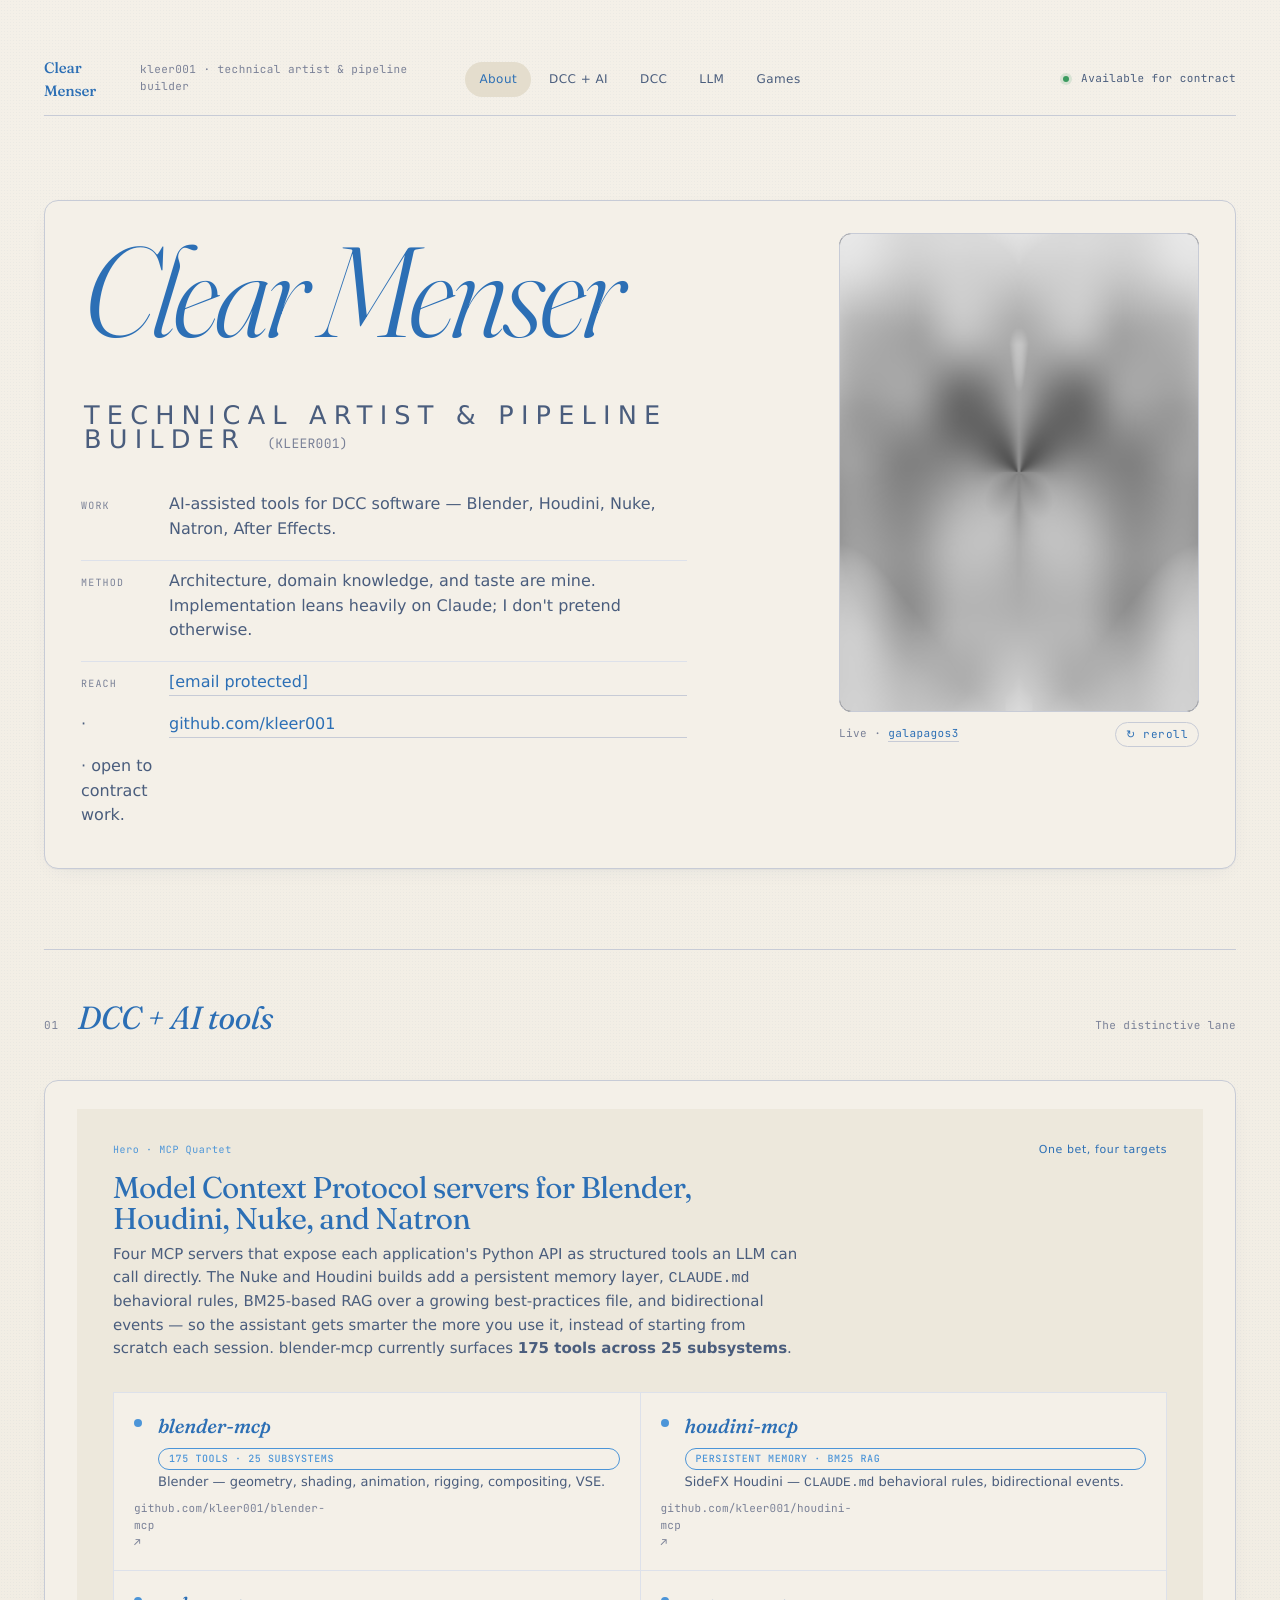
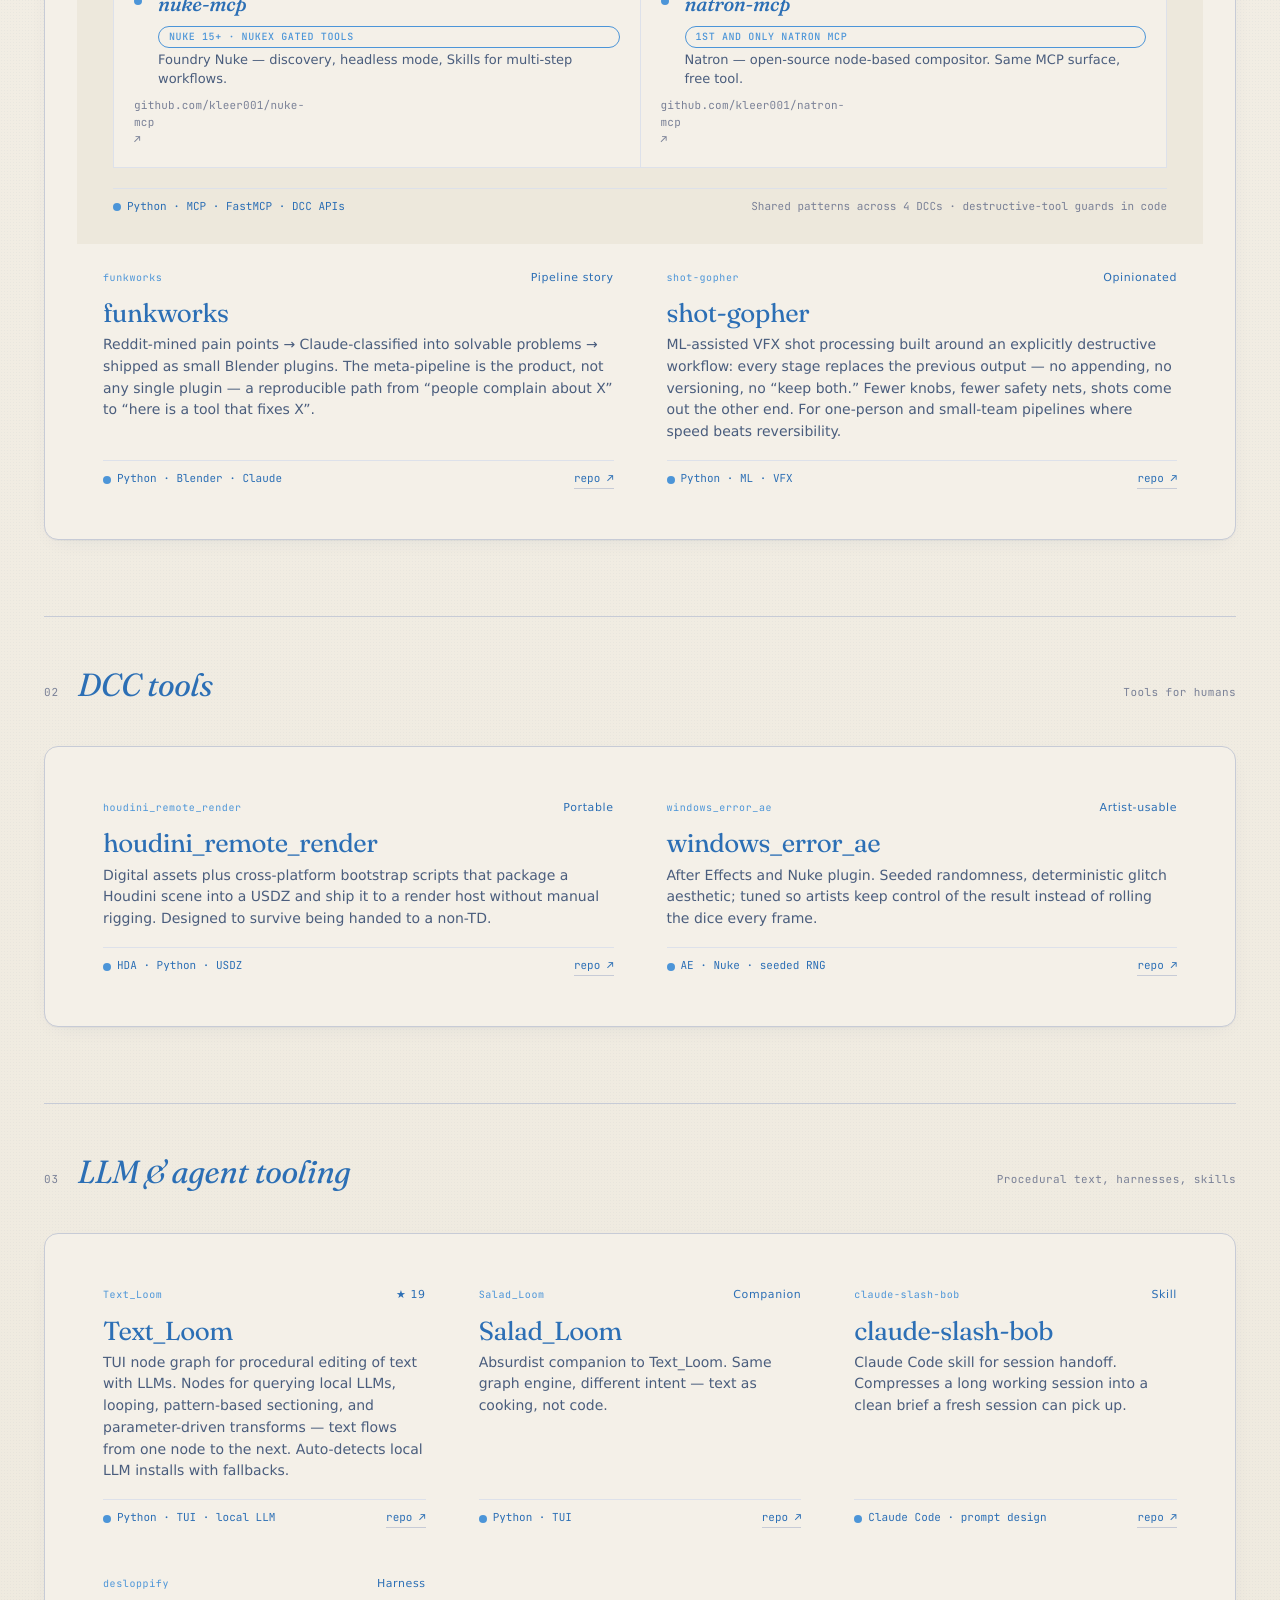
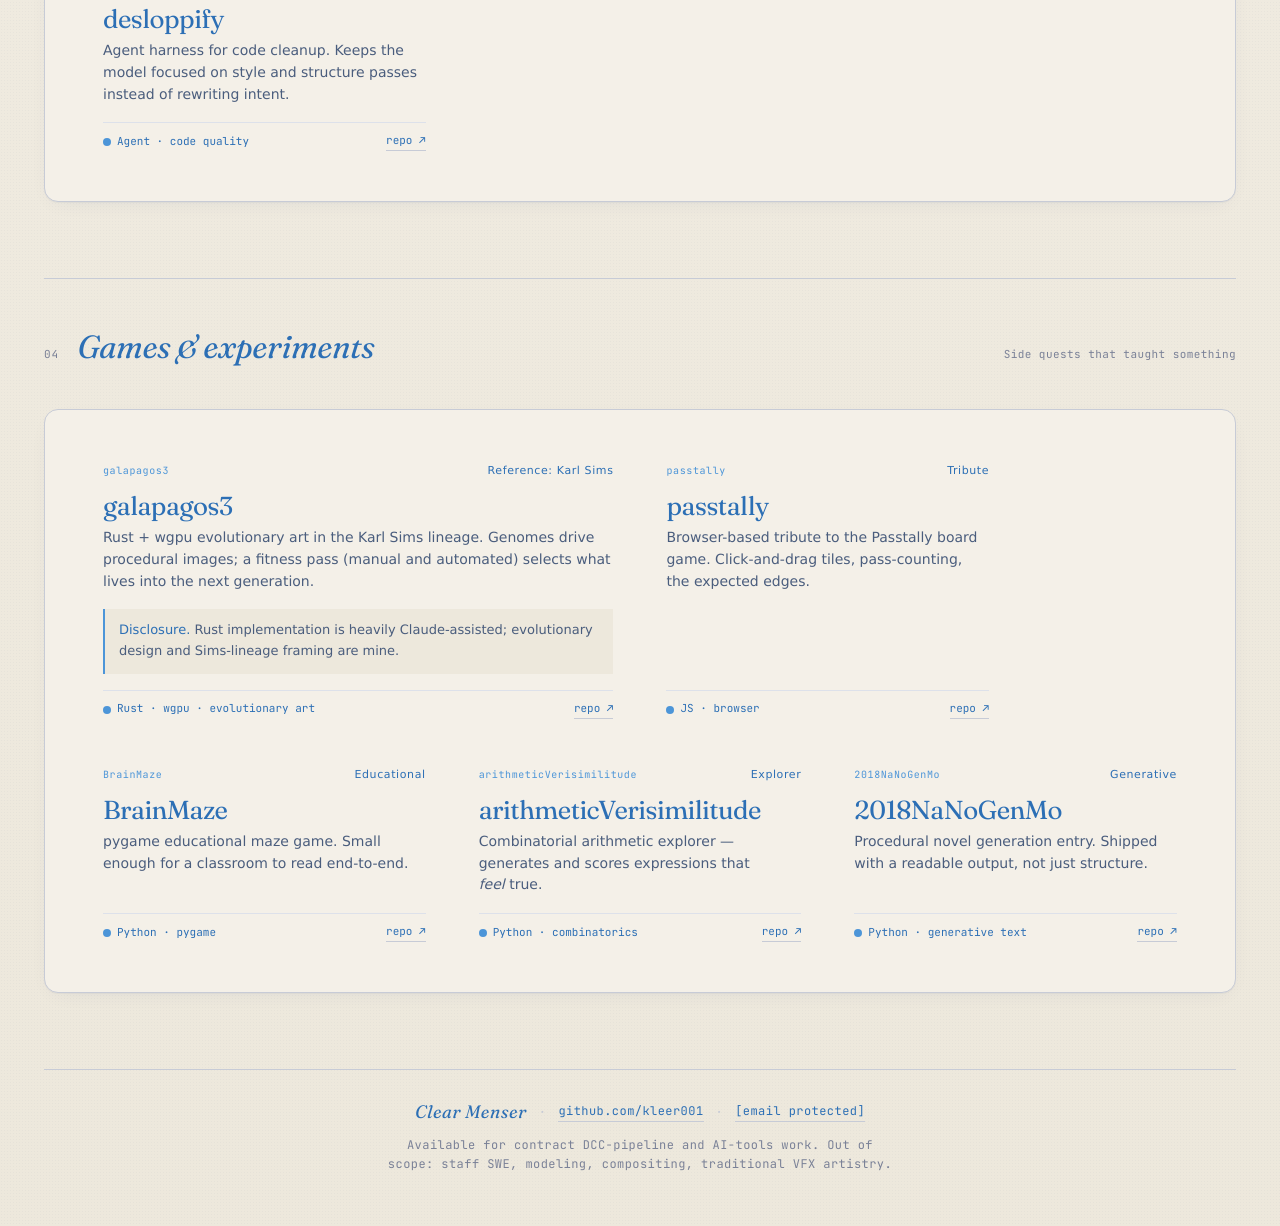
==== portfolio v2.html @ 2f0314d7 "feat: add v3 portfolio — architectural drawing set aesthetic index.html, styles-v3.css, app-v3.js: c" ====
<!doctype html>
<html lang="en">
<head>
<meta charset="utf-8" />
<meta name="viewport" content="width=device-width,initial-scale=1" />
<title>Clear Menser · Portfolio</title>
<link rel="preconnect" href="https://fonts.googleapis.com">
<link rel="preconnect" href="https://fonts.gstatic.com" crossorigin>
<link rel="stylesheet" href="https://fonts.googleapis.com/css2?family=Fraunces:opsz,wght@9..144,300;9..144,400;9..144,500;9..144,600&family=JetBrains+Mono:wght@300;400;500;600&display=swap" />
<link rel="stylesheet" href="styles-v2.css?v=6" />
</head>
<body>

<main id="app" class="app">

  <!-- ============ TOP CHROME ============ -->
  <header class="chrome">
    <div class="chrome-l">
      <span class="chrome-ttl">Clear Menser</span>
      <span class="chrome-ver">kleer001 · technical artist &amp; pipeline builder</span>
    </div>
    <nav class="chrome-nav">
      <a href="#hero" class="nav-dot" data-k="1">About</a>
      <a href="#dccai" class="nav-dot" data-k="2">DCC + AI</a>
      <a href="#dcc" class="nav-dot" data-k="3">DCC</a>
      <a href="#llm" class="nav-dot" data-k="4">LLM</a>
      <a href="#games" class="nav-dot" data-k="5">Games</a>
    </nav>
    <div class="chrome-r">
      <span class="status-dot"></span>
      <span>Available for contract</span>
    </div>
  </header>

  <!-- ============ HERO ============ -->
  <section id="hero" class="ident" data-screen-label="01 Hero">
    <div class="ident-grid">
      <div class="ident-main">
        <h1 class="name">
          <span class="name-1">Clear Menser</span>
          <span class="name-2">Technical artist &amp; pipeline builder <span class="name-handle">(kleer001)</span></span>
        </h1>

        <div class="hero-lines">
          <p class="hero-line"><span class="hl-k">Work</span>AI-assisted tools for DCC software — Blender, Houdini, Nuke, Natron, After Effects.</p>
          <p class="hero-line"><span class="hl-k">Method</span>Architecture, domain knowledge, and taste are mine. Implementation leans heavily on Claude; I don't pretend otherwise.</p>
          <p class="hero-line"><span class="hl-k">Reach</span><a href="/cdn-cgi/l/email-protection#13787f767661232322707c777653747e727a7f3d707c7e"><span class="__cf_email__" data-cfemail="8ae1e6efeff8bababbe9e5eeefcaede7ebe3e6a4e9e5e7">[email&#160;protected]</span></a> · <a href="https://github.com/kleer001" target="_blank" rel="noopener">github.com/kleer001</a> · open to contract work.</p>
        </div>
      </div>

      <div class="galapagos">
        <canvas id="gal" width="360" height="480" aria-label="Live evolutionary art — from galapagos3"></canvas>
        <div class="gal-cap">
          <span>Live · <a href="https://github.com/kleer001/galapagos3" target="_blank" rel="noopener">galapagos3</a></span>
          <button id="galReroll" title="Breed new image">↻ reroll</button>
        </div>
      </div>
    </div>
  </section>

  <!-- ============ 1. DCC + AI ============ -->
  <section id="dccai" class="section" data-screen-label="02 DCC and AI">
    <div class="sec-head">
      <div>
        <span class="sec-num">01</span>
        <h2>DCC + AI tools</h2>
      </div>
      <div class="sec-tools muted">
        <span>The distinctive lane</span>
      </div>
    </div>

    <div class="repo-grid">
      <!-- MCP quartet: one hero card, four targets -->
      <article class="repo hero-card">
        <div class="r-top">
          <span class="r-id">Hero · MCP Quartet</span>
          <span class="r-pin">One bet, four targets</span>
        </div>
        <h3 class="r-name">Model Context Protocol servers for Blender, Houdini, Nuke, and Natron</h3>
        <p class="r-desc">
          Four MCP servers that expose each application's Python API as structured tools an LLM can call
          directly. The Nuke and Houdini builds add a persistent memory layer, <code>CLAUDE.md</code>
          behavioral rules, BM25-based RAG over a growing best-practices file, and bidirectional events —
          so the assistant gets smarter the more you use it, instead of starting from scratch each session.
          blender-mcp currently surfaces <b>175 tools across 25 subsystems</b>.
        </p>

        <div class="trilogy quad">
          <a class="tri-card" href="https://github.com/kleer001/blender-mcp" target="_blank" rel="noopener">
            <span class="tri-dot"></span>
            <b>blender-mcp</b>
            <span class="bubble">175 tools · 25 subsystems</span>
            <span>Blender — geometry, shading, animation, rigging, compositing, VSE.</span>
            <em>github.com/kleer001/blender-mcp ↗</em>
          </a>
          <a class="tri-card" href="https://github.com/kleer001/houdini-mcp" target="_blank" rel="noopener">
            <span class="tri-dot"></span>
            <b>houdini-mcp</b>
            <span class="bubble">persistent memory · BM25 RAG</span>
            <span>SideFX Houdini — <code>CLAUDE.md</code> behavioral rules, bidirectional events.</span>
            <em>github.com/kleer001/houdini-mcp ↗</em>
          </a>
          <a class="tri-card" href="https://github.com/kleer001/nuke-mcp" target="_blank" rel="noopener">
            <span class="tri-dot"></span>
            <b>nuke-mcp</b>
            <span class="bubble">Nuke 15+ · NukeX gated tools</span>
            <span>Foundry Nuke — discovery, headless mode, Skills for multi-step workflows.</span>
            <em>github.com/kleer001/nuke-mcp ↗</em>
          </a>
          <a class="tri-card" href="https://github.com/kleer001/natron-mcp" target="_blank" rel="noopener">
            <span class="tri-dot"></span>
            <b>natron-mcp</b>
            <span class="bubble">1st and only Natron MCP</span>
            <span>Natron — open-source node-based compositor. Same MCP surface, free tool.</span>
            <em>github.com/kleer001/natron-mcp ↗</em>
          </a>
        </div>

        <div class="r-foot">
          <span class="r-lang">Python · MCP · FastMCP · DCC APIs</span>
          <span class="r-stats"><span>Shared patterns across 4 DCCs · destructive-tool guards in code</span></span>
        </div>
      </article>

      <article class="repo wide">
        <div class="r-top">
          <span class="r-id">funkworks</span>
          <span class="r-pin">Pipeline story</span>
        </div>
        <h3 class="r-name">funkworks</h3>
        <p class="r-desc">
          Reddit-mined pain points → Claude-classified into solvable problems → shipped as small Blender plugins.
          The meta-pipeline is the product, not any single plugin — a reproducible path from
          &ldquo;people complain about X&rdquo; to &ldquo;here is a tool that fixes X&rdquo;.
        </p>
        <div class="r-foot">
          <span class="r-lang">Python · Blender · Claude</span>
          <span class="r-stats"><a href="https://github.com/kleer001/funkworks" target="_blank" rel="noopener">repo ↗</a></span>
        </div>
      </article>

      <article class="repo wide">
        <div class="r-top">
          <span class="r-id">shot-gopher</span>
          <span class="r-pin">Opinionated</span>
        </div>
        <h3 class="r-name">shot-gopher</h3>
        <p class="r-desc">
          ML-assisted VFX shot processing built around an explicitly destructive workflow: every stage
          replaces the previous output — no appending, no versioning, no &ldquo;keep both.&rdquo; Fewer
          knobs, fewer safety nets, shots come out the other end. For one-person and small-team pipelines
          where speed beats reversibility.
        </p>
        <div class="r-foot">
          <span class="r-lang">Python · ML · VFX</span>
          <span class="r-stats"><a href="https://github.com/kleer001/shot-gopher" target="_blank" rel="noopener">repo ↗</a></span>
        </div>
      </article>
    </div>
  </section>

  <!-- ============ 2. DCC (no AI) ============ -->
  <section id="dcc" class="section" data-screen-label="03 DCC">
    <div class="sec-head">
      <div>
        <span class="sec-num">02</span>
        <h2>DCC tools</h2>
      </div>
      <div class="sec-tools muted"><span>Tools for humans</span></div>
    </div>

    <div class="repo-grid">
      <article class="repo wide">
        <div class="r-top">
          <span class="r-id">houdini_remote_render</span>
          <span class="r-pin">Portable</span>
        </div>
        <h3 class="r-name">houdini_remote_render</h3>
        <p class="r-desc">
          Digital assets plus cross-platform bootstrap scripts that package a Houdini scene into a
          USDZ and ship it to a render host without manual rigging. Designed to survive being handed
          to a non-TD.
        </p>
        <div class="r-foot">
          <span class="r-lang">HDA · Python · USDZ</span>
          <span class="r-stats"><a href="https://github.com/kleer001/houdini_remote_render" target="_blank" rel="noopener">repo ↗</a></span>
        </div>
      </article>

      <article class="repo wide">
        <div class="r-top">
          <span class="r-id">windows_error_ae</span>
          <span class="r-pin">Artist-usable</span>
        </div>
        <h3 class="r-name">windows_error_ae</h3>
        <p class="r-desc">
          After Effects and Nuke plugin. Seeded randomness, deterministic glitch aesthetic; tuned so
          artists keep control of the result instead of rolling the dice every frame.
        </p>
        <div class="r-foot">
          <span class="r-lang">AE · Nuke · seeded RNG</span>
          <span class="r-stats"><a href="https://github.com/kleer001/windows_error_ae" target="_blank" rel="noopener">repo ↗</a></span>
        </div>
      </article>
    </div>
  </section>

  <!-- ============ 3. LLM & Agent tooling ============ -->
  <section id="llm" class="section" data-screen-label="04 LLM">
    <div class="sec-head">
      <div>
        <span class="sec-num">03</span>
        <h2>LLM &amp; agent tooling</h2>
      </div>
      <div class="sec-tools muted"><span>Procedural text, harnesses, skills</span></div>
    </div>

    <div class="repo-grid">
      <article class="repo">
        <div class="r-top">
          <span class="r-id">Text_Loom</span>
          <span class="r-pin">★ 19</span>
        </div>
        <h3 class="r-name">Text_Loom</h3>
        <p class="r-desc">
          TUI node graph for procedural editing of text with LLMs. Nodes for querying local LLMs,
          looping, pattern-based sectioning, and parameter-driven transforms — text flows from one node
          to the next. Auto-detects local LLM installs with fallbacks.
        </p>
        <div class="r-foot">
          <span class="r-lang">Python · TUI · local LLM</span>
          <span class="r-stats"><a href="https://github.com/kleer001/Text_Loom" target="_blank" rel="noopener">repo ↗</a></span>
        </div>
      </article>

      <article class="repo">
        <div class="r-top">
          <span class="r-id">Salad_Loom</span>
          <span class="r-pin">Companion</span>
        </div>
        <h3 class="r-name">Salad_Loom</h3>
        <p class="r-desc">Absurdist companion to Text_Loom. Same graph engine, different intent — text as cooking, not code.</p>
        <div class="r-foot">
          <span class="r-lang">Python · TUI</span>
          <span class="r-stats"><a href="https://github.com/kleer001/Salad_Loom" target="_blank" rel="noopener">repo ↗</a></span>
        </div>
      </article>

      <article class="repo">
        <div class="r-top">
          <span class="r-id">claude-slash-bob</span>
          <span class="r-pin">Skill</span>
        </div>
        <h3 class="r-name">claude-slash-bob</h3>
        <p class="r-desc">Claude Code skill for session handoff. Compresses a long working session into a clean brief a fresh session can pick up.</p>
        <div class="r-foot">
          <span class="r-lang">Claude Code · prompt design</span>
          <span class="r-stats"><a href="https://github.com/kleer001/claude-slash-bob" target="_blank" rel="noopener">repo ↗</a></span>
        </div>
      </article>

      <article class="repo">
        <div class="r-top">
          <span class="r-id">desloppify</span>
          <span class="r-pin">Harness</span>
        </div>
        <h3 class="r-name">desloppify</h3>
        <p class="r-desc">Agent harness for code cleanup. Keeps the model focused on style and structure passes instead of rewriting intent.</p>
        <div class="r-foot">
          <span class="r-lang">Agent · code quality</span>
          <span class="r-stats"><a href="https://github.com/kleer001/desloppify" target="_blank" rel="noopener">repo ↗</a></span>
        </div>
      </article>
    </div>
  </section>

  <!-- ============ 4. Games & Experiments ============ -->
  <section id="games" class="section" data-screen-label="05 Games">
    <div class="sec-head">
      <div>
        <span class="sec-num">04</span>
        <h2>Games &amp; experiments</h2>
      </div>
      <div class="sec-tools muted"><span>Side quests that taught something</span></div>
    </div>

    <div class="repo-grid">
      <article class="repo wide">
        <div class="r-top">
          <span class="r-id">galapagos3</span>
          <span class="r-pin">Reference: Karl Sims</span>
        </div>
        <h3 class="r-name">galapagos3</h3>
        <p class="r-desc">
          Rust + wgpu evolutionary art in the Karl Sims lineage. Genomes drive procedural images; a
          fitness pass (manual and automated) selects what lives into the next generation.
        </p>
        <p class="disclosure">
          <b>Disclosure.</b> Rust implementation is heavily Claude-assisted; evolutionary design and
          Sims-lineage framing are mine.
        </p>
        <div class="r-foot">
          <span class="r-lang">Rust · wgpu · evolutionary art</span>
          <span class="r-stats"><a href="https://github.com/kleer001/galapagos3" target="_blank" rel="noopener">repo ↗</a></span>
        </div>
      </article>

      <article class="repo">
        <div class="r-top"><span class="r-id">passtally</span><span class="r-pin">Tribute</span></div>
        <h3 class="r-name">passtally</h3>
        <p class="r-desc">Browser-based tribute to the Passtally board game. Click-and-drag tiles, pass-counting, the expected edges.</p>
        <div class="r-foot"><span class="r-lang">JS · browser</span><span class="r-stats"><a href="https://github.com/kleer001/passtally" target="_blank" rel="noopener">repo ↗</a></span></div>
      </article>

      <article class="repo">
        <div class="r-top"><span class="r-id">BrainMaze</span><span class="r-pin">Educational</span></div>
        <h3 class="r-name">BrainMaze</h3>
        <p class="r-desc">pygame educational maze game. Small enough for a classroom to read end-to-end.</p>
        <div class="r-foot"><span class="r-lang">Python · pygame</span><span class="r-stats"><a href="https://github.com/kleer001/BrainMaze" target="_blank" rel="noopener">repo ↗</a></span></div>
      </article>

      <article class="repo">
        <div class="r-top"><span class="r-id">arithmeticVerisimilitude</span><span class="r-pin">Explorer</span></div>
        <h3 class="r-name">arithmeticVerisimilitude</h3>
        <p class="r-desc">Combinatorial arithmetic explorer — generates and scores expressions that <em>feel</em> true.</p>
        <div class="r-foot"><span class="r-lang">Python · combinatorics</span><span class="r-stats"><a href="https://github.com/kleer001/arithmeticVerisimilitude" target="_blank" rel="noopener">repo ↗</a></span></div>
      </article>

      <article class="repo">
        <div class="r-top"><span class="r-id">2018NaNoGenMo</span><span class="r-pin">Generative</span></div>
        <h3 class="r-name">2018NaNoGenMo</h3>
        <p class="r-desc">Procedural novel generation entry. Shipped with a readable output, not just structure.</p>
        <div class="r-foot"><span class="r-lang">Python · generative text</span><span class="r-stats"><a href="https://github.com/kleer001/2018NaNoGenMo" target="_blank" rel="noopener">repo ↗</a></span></div>
      </article>
    </div>
  </section>

  <!-- ============ FOOTER ============ -->
  <footer class="foot">
      <div class="foot-main">
      <span class="foot-name">Clear Menser</span>
      <span class="sep">·</span>
      <a href="https://github.com/kleer001" target="_blank" rel="noopener">github.com/kleer001</a>
      <span class="sep">·</span>
      <a href="/cdn-cgi/l/email-protection#87ecebe2e2f5b7b7b6e4e8e3e2c7e0eae6eeeba9e4e8ea"><span class="__cf_email__" data-cfemail="5a31363f3f286a6a6b39353e3f1a3d373b333674393537">[email&#160;protected]</span></a>
    </div>
    <div class="foot-note">
      Available for contract DCC-pipeline and AI-tools work. Out of scope: staff SWE, modeling, compositing, traditional VFX artistry.
    </div>
  </footer>
</main>

<!-- ============ TWEAKS ============ -->
<div id="tweaks" class="tweaks" hidden>
  <div class="tw-head">
    <span>Tweaks</span>
    <button id="twClose" class="tw-x">✕</button>
  </div>
  <label class="tw-row">
    <span>Accent</span>
    <div class="tw-swatches" id="twAccents">
      <button data-accent="navy"  class="sw" style="--c:#1a3a6b"></button>
      <button data-accent="ocean" class="sw" style="--c:#2c6fb5"></button>
      <button data-accent="slate" class="sw" style="--c:#445a7a"></button>
      <button data-accent="teal"  class="sw" style="--c:#1f5e5e"></button>
      <button data-accent="ink"   class="sw" style="--c:#0e1b33"></button>
    </div>
  </label>
  <label class="tw-row">
    <span>Density</span>
    <input id="twDensity" type="range" min="0.9" max="1.2" step="0.01" />
  </label>
  <label class="tw-row">
    <span>Serif display</span>
    <input id="twSerif" type="checkbox" />
  </label>
  <label class="tw-row">
    <span>Paper texture</span>
    <input id="twPaper" type="checkbox" />
  </label>
</div>

<script data-cfasync="false" src="/cdn-cgi/scripts/5c5dd728/cloudflare-static/email-decode.min.js"></script><script>
  const TWEAK_DEFAULTS = /*EDITMODE-BEGIN*/{
    "accent": "ocean",
    "density": 1,
    "serif": true,
    "paper": true
  }/*EDITMODE-END*/;
</script>
<script src="galapagos.js?v=5"></script>
<script src="app-v2.js?v=3"></script>
</body>
</html>
---- styles-v2.css ----
/* =========================================================
   ARCAN_9022 · Index — v2
   Light mode, navy + pale blues, quieter rhythm
   ========================================================= */

:root {
  /* palette */
  --paper:     #f4f0e8;        /* warm off-white paper */
  --paper-2:   #ede8dc;        /* slightly darker for cards/insets */
  --paper-3:   #e4ddcd;        /* dividers, subtle fills */
  --ink:       #1a3a6b;        /* primary navy */
  --ink-2:     #2c6fb5;        /* secondary ocean blue */
  --ink-dim:   #4a5d7d;        /* muted navy text */
  --ink-soft:  #8a99b2;        /* captions */
  --line:      #c7cbd6;        /* hairline */
  --line-soft: #dde1ea;        /* fainter hairline */
  --muted:     #7a8197;        /* labels */
  --accent:    #1a3a6b;        /* active accent (mirrors --ink for navy default) */
  --accent-2:  #2c6fb5;

  /* type */
  --f-disp: "Fraunces", Georgia, "Times New Roman", serif;
  --f-sans: ui-sans-serif, system-ui, -apple-system, "Helvetica Neue", Helvetica, Arial, sans-serif;
  --f-mono: "JetBrains Mono", ui-monospace, "SFMono-Regular", monospace;
  --f-jp:   "Noto Sans JP", "JetBrains Mono", monospace;

  /* density */
  --dx: 1;

  /* rhythm (30% more air than v1) */
  --pad: calc(44px * var(--dx));
  --gap: calc(32px * var(--dx));
}

* { box-sizing: border-box; }
html, body { margin: 0; padding: 0; background: var(--paper); color: var(--ink); }
body {
  font-family: var(--f-sans);
  font-size: 14px;
  line-height: 1.55;
  min-height: 100vh;
  -webkit-font-smoothing: antialiased;
  text-rendering: geometricPrecision;
  overflow-x: hidden;
}

::selection { background: var(--ink); color: var(--paper); }

/* Subtle paper texture */
body[data-paper="1"] {
  background-image:
    radial-gradient(rgba(26,58,107,.025) 1px, transparent 1px);
  background-size: 3px 3px;
}

/* ============== APP SHELL ============== */
.app {
  position: relative;
  z-index: 1;
  max-width: 1320px;
  margin: 0 auto;
  padding: var(--pad);
  display: flex;
  flex-direction: column;
  gap: var(--gap);
}

/* ============== CHROME (top) ============== */
.chrome {
  display: grid;
  grid-template-columns: 1fr auto 1fr;
  align-items: center;
  gap: var(--gap);
  padding: 12px 0;
  border-bottom: 1px solid var(--line);
  font-family: var(--f-mono);
  font-size: 11px;
  letter-spacing: .04em;
  color: var(--ink-dim);
}
.chrome-l, .chrome-r { display: flex; align-items: center; gap: 12px; }
.chrome-r { justify-content: flex-end; }
.chrome-ttl { font-family: var(--f-disp); font-weight: 500; font-size: 15px; letter-spacing: -.01em; color: var(--ink); }
.chrome-ver { color: var(--muted); }
.chrome-nav { display: flex; gap: 4px; flex-wrap: wrap; }
.nav-dot {
  display: inline-flex; align-items: center;
  padding: 8px 14px;
  color: var(--ink-dim);
  text-decoration: none;
  font-family: var(--f-sans);
  font-size: 12px;
  border-radius: 99px;
  transition: color .15s, background .15s;
}
.nav-dot:hover { color: var(--ink); background: var(--paper-2); }
.nav-dot.is-active { color: var(--ink); background: var(--paper-3); }
.chrome .sep { color: var(--line); }
.status-dot {
  width: 6px; height: 6px; border-radius: 50%;
  background: #3b9b5f;
  box-shadow: 0 0 0 3px rgba(59,155,95,.15);
}

/* ============== IDENT BLOCK ============== */
.ident {
  padding: calc(var(--pad) + 8px) 0 calc(var(--pad) + 4px);
}
.ident-grid {
  display: grid;
  grid-template-columns: 1fr 360px;
  gap: calc(var(--gap) + 16px);
  align-items: end;
}
@media (max-width: 900px) { .ident-grid { grid-template-columns: 1fr; } }

.ident-main { display: flex; flex-direction: column; gap: 28px; }

.hud-row {
  display: flex; gap: 8px; flex-wrap: wrap;
  font-family: var(--f-mono);
  font-size: 11px;
  color: var(--ink-dim);
}
.tag {
  padding: 4px 10px;
  border: 1px solid var(--line);
  border-radius: 99px;
  background: transparent;
}
.tag.amber {
  border-color: var(--ink-2);
  color: var(--ink-2);
}
.tag.amber::before {
  content: "●"; margin-right: 6px; color: #3b9b5f;
}

.name {
  font-family: var(--f-disp);
  font-weight: 400;
  font-size: clamp(64px, 10vw, 156px);
  line-height: .92;
  letter-spacing: -.035em;
  margin: 0;
  color: var(--ink);
  display: flex; flex-direction: column;
  gap: .24em;
}
.name-1 {
  font-style: italic;
  font-weight: 300;
  padding-bottom: .08em;
}
.name-2 {
  font-family: var(--f-sans);
  font-size: .2em;
  font-weight: 400;
  letter-spacing: .28em;
  text-transform: uppercase;
  color: var(--ink-dim);
  margin-top: 14px;
  padding-left: 3px;
}

.bio {
  max-width: 56ch;
  color: var(--ink-dim);
  font-size: 17px;
  line-height: 1.6;
  margin: 0;
  text-wrap: pretty;
}
.bio-meta {
  display: grid;
  grid-template-columns: repeat(4, auto);
  gap: 8px 40px;
  padding-top: 10px;
  border-top: 1px solid var(--line-soft);
  font-size: 12px;
}
@media (max-width: 700px) { .bio-meta { grid-template-columns: repeat(2, 1fr); } }
.bio-meta > div { display: flex; flex-direction: column; gap: 4px; }
.bio-meta i { color: var(--muted); font-style: normal; font-family: var(--f-mono); font-size: 10px; letter-spacing: .06em; text-transform: uppercase; }
.bio-meta b { color: var(--ink); font-weight: 500; font-family: var(--f-sans); }

/* METRICS */
.metrics {
  border-left: 1px solid var(--line);
  padding: 8px 0 8px 28px;
  display: flex; flex-direction: column; gap: 14px;
}
.m-ttl { font-family: var(--f-mono); font-size: 10px; letter-spacing: .12em; text-transform: uppercase; color: var(--muted); margin-bottom: 4px; }
.m-row { display: flex; justify-content: space-between; align-items: baseline; gap: 10px; padding-bottom: 10px; border-bottom: 1px dashed var(--line-soft); }
.m-row:last-child { border-bottom: 0; }
.m-k { color: var(--ink-dim); font-size: 13px; }
.m-v { font-family: var(--f-disp); font-weight: 400; color: var(--ink); font-size: 22px; letter-spacing: -.01em; }

/* ============== SECTIONS ============== */
.section { padding: var(--pad) 0; border-top: 1px solid var(--line); position: relative; }
.sec-head {
  display: flex; justify-content: space-between; align-items: baseline;
  gap: 20px; flex-wrap: wrap;
  margin-bottom: calc(var(--gap) + 4px);
}
.sec-num {
  display: inline-block;
  font-family: var(--f-mono);
  font-size: 11px;
  color: var(--muted);
  margin-right: 14px;
  letter-spacing: .08em;
}
.sec-head h2 {
  display: inline; margin: 0;
  font-family: var(--f-disp); font-weight: 400; font-style: italic;
  font-size: 32px; color: var(--ink); letter-spacing: -.01em;
}
.sec-tools { display: flex; gap: 14px; align-items: center; font-size: 12px; color: var(--ink-dim); }
.sec-tools.muted { color: var(--muted); font-family: var(--f-mono); font-size: 11px; letter-spacing: .04em; }

/* FILTERS */
.filters { display: flex; gap: 4px; flex-wrap: wrap; }
.chip {
  font-family: var(--f-sans); font-size: 12px;
  padding: 6px 12px;
  border: 1px solid var(--line);
  background: transparent;
  color: var(--ink-dim);
  cursor: pointer;
  border-radius: 99px;
  transition: color .15s, border-color .15s, background .15s;
}
.chip:hover { color: var(--ink); border-color: var(--ink-dim); }
.chip.active { color: var(--paper); background: var(--ink); border-color: var(--ink); }

/* SEARCH */
.search {
  display: inline-flex; align-items: center; gap: 8px;
  border: 1px solid var(--line);
  padding: 5px 12px;
  background: transparent;
  color: var(--ink-dim);
  border-radius: 99px;
}
.search input {
  background: transparent; border: 0; outline: 0;
  color: var(--ink); font-family: var(--f-sans); font-size: 12px;
  width: 180px;
}
.search input::placeholder { color: var(--ink-soft); }
.search kbd {
  font-family: var(--f-mono); font-size: 10px;
  border: 1px solid var(--line-soft);
  padding: 1px 6px;
  color: var(--muted);
  border-radius: 3px;
}

/* ============== REPO GRID ============== */
.repo-grid {
  display: grid;
  grid-template-columns: repeat(12, 1fr);
  gap: 1px;
  background: var(--line-soft);
  border: 1px solid var(--line-soft);
}
.repo {
  grid-column: span 4;
  position: relative;
  background: var(--paper);
  padding: 24px 26px 22px;
  cursor: pointer;
  transition: background .2s;
  min-height: 220px;
  display: flex; flex-direction: column;
}
.repo.wide { grid-column: span 6; }
.repo:hover { background: var(--paper-2); }

.r-top {
  display: flex; justify-content: space-between; align-items: baseline;
  gap: 10px;
  font-family: var(--f-mono); font-size: 10px; color: var(--muted); letter-spacing: .06em;
}
.r-id { color: var(--ink-2); }
.r-pin { color: var(--ink); font-family: var(--f-sans); font-size: 11px; }

.r-name {
  font-family: var(--f-disp); font-weight: 400;
  font-size: 26px; color: var(--ink);
  margin: 14px 0 8px;
  letter-spacing: -.02em;
  line-height: 1.05;
}
.r-desc { color: var(--ink-dim); font-size: 14px; line-height: 1.55; flex: 1; margin: 0 0 16px; text-wrap: pretty; }

.r-viz { height: 40px; margin: 0 0 16px; position: relative; color: var(--ink-2); opacity: .55; }
.r-viz svg { width: 100%; height: 100%; }

.r-foot {
  display: flex; justify-content: space-between; align-items: center;
  font-family: var(--f-mono); font-size: 11px; color: var(--muted);
  padding-top: 10px; border-top: 1px solid var(--line-soft);
}
.r-lang { display: inline-flex; align-items: center; gap: 6px; color: var(--ink); }
.r-lang::before { content: ""; width: 8px; height: 8px; border-radius: 50%; background: var(--ink-2); display: inline-block; }
.r-stats { display: flex; gap: 12px; }
.r-stats span { display: inline-flex; align-items: center; gap: 4px; }

.viz-bars rect { fill: currentColor; }
.viz-poly { stroke: currentColor; fill: none; stroke-width: 1; }
.viz-grid path { stroke: currentColor; fill: none; stroke-width: .8; }
.viz-wave path { stroke: currentColor; fill: none; stroke-width: 1.2; }

@media (max-width: 1000px) { .repo { grid-column: span 6; } .repo.wide { grid-column: span 12; } .repo-grid .repo.hero-card { grid-column: span 12; } }
@media (max-width: 640px)  { .repo, .repo.wide { grid-column: span 12; } .repo-grid .repo.hero-card { grid-column: span 12; } }

/* ============== ACTIVITY ============== */
.act-grid {
  display: grid;
  grid-template-columns: 2fr 1fr;
  gap: var(--gap);
}
@media (max-width: 1000px) { .act-grid { grid-template-columns: 1fr; } }

.heatmap {
  padding: 8px 0;
  display: grid;
  grid-template-columns: auto 1fr;
  gap: 10px 8px;
  align-items: start;
}
.hm-months {
  grid-column: 2;
  display: grid;
  grid-template-columns: repeat(53, 1fr);
  font-family: var(--f-mono);
  font-size: 10px;
  color: var(--muted);
  letter-spacing: .04em;
  margin-bottom: 4px;
}
.hm-days { display: grid; grid-template-rows: repeat(7, 1fr); font-family: var(--f-mono); font-size: 9px; color: var(--muted); gap: 2px; padding-top: 2px; }
.hm-grid {
  display: grid;
  grid-template-columns: repeat(53, 1fr);
  grid-template-rows: repeat(7, 1fr);
  grid-auto-flow: column;
  gap: 3px;
}
.hm-cell {
  width: 100%; aspect-ratio: 1; min-height: 10px;
  background: var(--paper-3);
  border-radius: 2px;
  transition: transform .12s;
}
.hm-cell[data-l="1"] { background: #c8d7ec; }
.hm-cell[data-l="2"] { background: #89acd6; }
.hm-cell[data-l="3"] { background: #4c7fb8; }
.hm-cell[data-l="4"] { background: var(--ink); }
.hm-cell:hover { transform: scale(1.6); position: relative; z-index: 2; outline: 1px solid var(--ink); outline-offset: 1px; }
.hm-legend {
  grid-column: 2;
  display: flex; justify-content: space-between; align-items: center;
  font-family: var(--f-mono); font-size: 10px; color: var(--muted); letter-spacing: .04em;
  padding-top: 10px; margin-top: 6px;
}
.hm-legend-cells { display: inline-flex; gap: 3px; align-items: center; }
.hm-legend-cells i { width: 10px; height: 10px; background: var(--paper-3); display: inline-block; border-radius: 2px; }
.hm-legend-cells i.l1 { background: #c8d7ec; }
.hm-legend-cells i.l2 { background: #89acd6; }
.hm-legend-cells i.l3 { background: #4c7fb8; }
.hm-legend-cells i.l4 { background: var(--ink); }

/* FEED */
.feed {
  padding: 0 0 0 28px;
  border-left: 1px solid var(--line);
  display: flex; flex-direction: column; gap: 14px;
  font-size: 12px;
}
.feed-head {
  font-family: var(--f-mono);
  color: var(--muted);
  letter-spacing: .12em;
  text-transform: uppercase;
  font-size: 10px;
}
.feed-list { list-style: none; padding: 0; margin: 0; display: flex; flex-direction: column; gap: 14px; }
.feed-list li {
  display: grid;
  grid-template-columns: 68px 1fr;
  gap: 10px; align-items: flex-start;
}
.fe-time { color: var(--muted); font-family: var(--f-mono); font-size: 10px; letter-spacing: .04em; padding-top: 2px; }
.fe-ic { display: none; }
.fe-txt { color: var(--ink-dim); line-height: 1.5; font-size: 13px; }
.fe-txt b { color: var(--ink); font-weight: 500; }
.fe-txt em { color: var(--ink-2); font-style: italic; font-family: var(--f-disp); font-size: 14px; }

/* ============== LANGUAGE CARDS ============== */
.poly-row { display: grid; grid-template-columns: repeat(5, 1fr); gap: 1px; background: var(--line-soft); border: 1px solid var(--line-soft); }
@media (max-width: 900px) { .poly-row { grid-template-columns: repeat(2, 1fr); } }

.poly {
  background: var(--paper);
  padding: 22px 22px 20px;
  display: flex; flex-direction: column; gap: 8px;
  min-height: 240px;
  transition: background .2s;
}
.poly:hover { background: var(--paper-2); }
.poly-n { font-family: var(--f-mono); font-size: 10px; color: var(--muted); letter-spacing: .08em; display: flex; justify-content: space-between; }
.poly-svg { height: 84px; display: flex; align-items: center; justify-content: center; color: var(--ink-2); margin: 10px 0; }
.poly-svg svg { width: 90px; height: 90px; }
.poly-name { font-family: var(--f-disp); font-weight: 400; font-style: italic; font-size: 22px; color: var(--ink); letter-spacing: -.01em; }
.poly-stats { display: grid; grid-template-columns: auto 1fr; gap: 2px 10px; font-size: 11px; color: var(--muted); margin-top: 4px; font-family: var(--f-mono); }
.poly-stats b { color: var(--ink); font-weight: 500; font-family: var(--f-sans); }
.poly-bar { height: 2px; background: var(--paper-3); position: relative; margin-top: auto; }
.poly-bar::before { content: ""; position: absolute; inset: 0 auto 0 0; width: calc(var(--p) * 100%); background: var(--ink); }

/* ============== FOOTER ============== */
.foot {
  display: flex; justify-content: center; align-items: center;
  gap: 14px; flex-wrap: wrap;
  padding: 22px 0 8px;
  border-top: 1px solid var(--line);
  font-family: var(--f-mono);
  font-size: 11px;
  color: var(--muted);
  letter-spacing: .04em;
}
.foot .sep { color: var(--line); }

/* ============== DRAWER ============== */
.drawer {
  position: fixed; inset: 0; z-index: 200;
  opacity: 0; pointer-events: none;
  transition: opacity .2s;
}
.drawer[aria-hidden="false"] { opacity: 1; pointer-events: auto; }
.drawer-scrim {
  position: absolute; inset: 0;
  background: rgba(14,27,51,.28);
  backdrop-filter: blur(3px);
}
.drawer-panel {
  position: absolute; top: 0; right: 0; bottom: 0;
  width: min(620px, 100vw);
  background: var(--paper);
  border-left: 1px solid var(--line);
  padding: 30px 36px;
  overflow-y: auto;
  transform: translateX(24px);
  transition: transform .22s ease-out;
  box-shadow: -20px 0 60px rgba(14,27,51,.08);
}
.drawer[aria-hidden="false"] .drawer-panel { transform: none; }
.drawer-head {
  display: flex; align-items: baseline; gap: 14px;
  padding-bottom: 18px; border-bottom: 1px solid var(--line-soft);
  margin-bottom: 22px;
}
.d-id { font-family: var(--f-mono); font-size: 10px; color: var(--ink-2); letter-spacing: .08em; }
.drawer-head h3 { font-family: var(--f-disp); font-weight: 400; font-style: italic; font-size: 34px; color: var(--ink); margin: 0; flex: 1; letter-spacing: -.02em; }
.d-x { background: none; border: 1px solid var(--line); color: var(--ink-dim); padding: 6px 14px; cursor: pointer; font-family: var(--f-sans); font-size: 12px; border-radius: 99px; }
.d-x:hover { color: var(--ink); border-color: var(--ink); }

.drawer-body { display: flex; flex-direction: column; gap: 18px; font-size: 13px; }
.dwr-row { display: grid; grid-template-columns: 110px 1fr; gap: 10px; padding: 8px 0; border-bottom: 1px solid var(--line-soft); }
.dwr-row span { color: var(--muted); font-family: var(--f-mono); font-size: 10px; letter-spacing: .06em; text-transform: uppercase; padding-top: 3px; }
.dwr-row b { color: var(--ink); font-weight: 500; }
.dwr-desc { color: var(--ink-dim); line-height: 1.6; font-size: 15px; margin: 4px 0 0; }
.dwr-readme {
  border: 1px solid var(--line-soft); padding: 18px; background: var(--paper-2);
  font-family: var(--f-mono);
  font-size: 12px; line-height: 1.6; color: var(--ink-dim);
  white-space: pre-wrap;
  border-radius: 3px;
}
.dwr-readme h4 { font-family: var(--f-disp); font-weight: 400; font-style: italic; color: var(--ink); margin: 0 0 10px; font-size: 16px; }
.dwr-ctas { display: flex; gap: 8px; flex-wrap: wrap; }
.dwr-ctas a {
  padding: 9px 16px; border: 1px solid var(--line);
  color: var(--ink); text-decoration: none; font-size: 12px;
  border-radius: 99px;
  transition: background .15s, border-color .15s;
}
.dwr-ctas a:hover { background: var(--paper-2); border-color: var(--ink-dim); }
.dwr-ctas a.primary { background: var(--ink); color: var(--paper); border-color: var(--ink); }
.dwr-ctas a.primary:hover { background: var(--ink-2); border-color: var(--ink-2); }

/* ============== TWEAKS ============== */
.tweaks {
  position: fixed; right: 18px; bottom: 18px;
  z-index: 300;
  width: 260px;
  background: var(--paper);
  border: 1px solid var(--line);
  padding: 16px;
  font-size: 12px;
  border-radius: 6px;
  box-shadow: 0 10px 40px rgba(14,27,51,.1);
}
.tw-head { display: flex; justify-content: space-between; align-items: center; margin-bottom: 10px; font-family: var(--f-disp); font-style: italic; font-size: 16px; color: var(--ink); }
.tw-x { background: none; border: 1px solid var(--line); color: var(--ink-dim); padding: 2px 8px; cursor: pointer; border-radius: 99px; }
.tw-row { display: flex; justify-content: space-between; align-items: center; gap: 10px; padding: 10px 0; border-top: 1px solid var(--line-soft); font-size: 12px; color: var(--ink-dim); }
.tw-row:first-of-type { border-top: 0; }
.tw-row input[type="range"] { flex: 1; accent-color: var(--ink); }
.tw-row input[type="checkbox"] { accent-color: var(--ink); }
.tw-swatches { display: flex; gap: 4px; }
.sw { width: 20px; height: 20px; border: 1px solid var(--line); background: var(--c); cursor: pointer; padding: 0; border-radius: 50%; }
.sw.active { outline: 1px solid var(--ink); outline-offset: 2px; }

/* ---- hero / spec additions ---- */
.hero-lines { display: flex; flex-direction: column; gap: 10px; max-width: 68ch; margin-top: 4px; }
.hero-line { margin: 0; font-size: 16px; line-height: 1.55; color: var(--ink-dim); display: grid; grid-template-columns: 72px 1fr; gap: 16px; align-items: baseline; padding: 8px 0; border-top: 1px solid var(--line-soft); }
.hero-line:first-child { border-top: 0; }
.hl-k { font-family: var(--f-mono); font-size: 10px; letter-spacing: .12em; text-transform: uppercase; color: var(--muted); }
.hero-line a { color: var(--ink); text-decoration: none; border-bottom: 1px solid var(--line); }
.hero-line a:hover { color: var(--ink-2); border-color: var(--ink-2); }

.repo-grid .repo.hero-card { grid-column: span 12; padding: 32px 36px 28px; background: var(--paper-2); }
.repo.hero-card .r-name { font-size: 30px; max-width: 30ch; }
.repo.hero-card .r-desc { font-size: 15px; max-width: 72ch; }

.trilogy { display: grid; grid-template-columns: repeat(3, 1fr); gap: 1px; background: var(--line-soft); border: 1px solid var(--line-soft); margin: 16px 0 20px; }
.trilogy.quad { grid-template-columns: repeat(2, 1fr); }
@media (max-width: 900px) { .trilogy, .trilogy.quad { grid-template-columns: 1fr; } }
.name-handle { font-family: var(--f-mono); font-style: normal; font-size: 13px; letter-spacing: .02em; color: var(--muted); margin-left: 6px; font-weight: 400; }

/* ---- galapagos live canvas ---- */
.galapagos { display: flex; flex-direction: column; gap: 10px; align-self: start; }
.galapagos canvas { width: 100%; height: auto; max-width: 360px; display: block; background: #000; border: 1px solid var(--line); border-radius: 12px; image-rendering: pixelated; }
.gal-cap { display: flex; justify-content: space-between; align-items: center; font-family: var(--f-mono); font-size: 11px; color: var(--muted); letter-spacing: .04em; }
.gal-cap a { color: var(--ink); text-decoration: none; border-bottom: 1px solid var(--line); }
.gal-cap a:hover { color: var(--ink-2); border-color: var(--ink-2); }
.gal-cap button { font: inherit; background: transparent; border: 1px solid var(--line); color: var(--ink); padding: 3px 10px; border-radius: 99px; cursor: pointer; letter-spacing: .04em; }
.gal-cap button:hover { background: var(--ink); color: var(--paper); border-color: var(--ink); }

/* ---- fact bubbles in tri-cards ---- */
.tri-card .bubble {
  display: inline-block; align-self: start;
  font-family: var(--f-mono); font-size: 10px; letter-spacing: .06em; text-transform: uppercase;
  padding: 3px 10px; border: 1px solid var(--ink-2); color: var(--ink-2);
  border-radius: 99px; margin-top: 2px; font-weight: 500; line-height: 1.4;
}
.tri-card:hover .bubble { background: var(--ink-2); color: var(--paper); }

/* ---- paper texture: rounded cards around section content ---- */
body[data-paper="1"] {
  background-image:
    radial-gradient(rgba(26,58,107,.035) 1px, transparent 1px),
    linear-gradient(180deg, var(--paper) 0%, var(--paper-2) 100%);
  background-size: 3px 3px, 100% 100%;
}
body[data-paper="1"] .section > *:not(.sec-head) {
  background: var(--paper);
  border: 1px solid var(--line);
  border-radius: 14px;
  padding: 28px 32px;
  box-shadow: 0 1px 0 rgba(26,58,107,.04), 0 6px 24px -12px rgba(26,58,107,.12);
}
body[data-paper="1"] .ident-grid {
  background: var(--paper);
  border: 1px solid var(--line);
  border-radius: 14px;
  padding: 32px 36px;
  box-shadow: 0 1px 0 rgba(26,58,107,.04), 0 6px 24px -12px rgba(26,58,107,.12);
}
.tri-card { display: grid; grid-template-columns: 12px 1fr; grid-template-rows: auto auto auto; column-gap: 12px; row-gap: 4px; padding: 18px 20px; background: var(--paper); text-decoration: none; color: var(--ink); transition: background .15s; }
.tri-card:hover { background: var(--paper-3); }
.tri-card.primary { background: var(--ink); color: var(--paper); }
.tri-card.primary b, .tri-card.primary span, .tri-card.primary em { color: var(--paper); }
.tri-card.primary:hover { background: var(--ink-2); }
.tri-dot { grid-row: span 3; width: 8px; height: 8px; background: var(--ink-2); border-radius: 50%; margin-top: 8px; }
.tri-card.primary .tri-dot { background: var(--paper); }
.tri-card b { font-family: var(--f-disp); font-style: italic; font-weight: 500; font-size: 20px; letter-spacing: -.01em; }
.tri-card b .flag { display: inline-block; margin-left: 8px; padding: 1px 8px; font-family: var(--f-mono); font-style: normal; font-size: 10px; letter-spacing: .06em; border: 1px solid currentColor; border-radius: 99px; vertical-align: 3px; font-weight: 400; }
.tri-card span { color: var(--ink-dim); font-size: 13px; line-height: 1.45; }
.tri-card em { font-family: var(--f-mono); font-style: normal; font-size: 11px; color: var(--muted); letter-spacing: .02em; margin-top: 4px; }

.disclosure { font-size: 13px; line-height: 1.55; color: var(--ink-dim); background: var(--paper-2); padding: 12px 14px; border-left: 2px solid var(--ink-2); margin: 0 0 16px; }
.disclosure b { color: var(--ink); font-weight: 500; }

.r-stats a, .foot a, .foot-main a { color: var(--ink); text-decoration: none; border-bottom: 1px solid var(--line); }
.r-stats a:hover, .foot a:hover, .foot-main a:hover { color: var(--ink-2); border-color: var(--ink-2); }

.foot { flex-direction: column; gap: 10px; padding: 28px 0 10px; }
.foot-main { display: flex; gap: 12px; flex-wrap: wrap; align-items: center; font-family: var(--f-mono); font-size: 12px; color: var(--ink); }
.foot-name { font-family: var(--f-disp); font-style: italic; font-size: 18px; color: var(--ink); }
.foot-note { max-width: 72ch; color: var(--muted); font-size: 12px; line-height: 1.55; text-align: center; }

/* Hide v1-only bits that HTML may still reference */
.portrait, .ticker, .orgs, .big-mark, .corner, .m-bar, .m-foot, .m-cells, .m-auto, .m-energy,
.fx, #boot, #drawer, .search, .filters, .act-grid, .heatmap, .feed, .poly-row { display: none !important; }

/* Japanese visibility toggle */
body[data-glyphs="0"] .jp { display: none !important; }

/* Serif display toggle: when off, switch display font to sans */
body[data-serif="0"] .name,
body[data-serif="0"] .name-1,
body[data-serif="0"] .r-name,
body[data-serif="0"] .poly-name,
body[data-serif="0"] .sec-head h2,
body[data-serif="0"] .drawer-head h3,
body[data-serif="0"] .m-v,
body[data-serif="0"] .tw-head,
body[data-serif="0"] .dwr-readme h4 {
  font-family: var(--f-sans);
  font-style: normal;
  font-weight: 500;
}
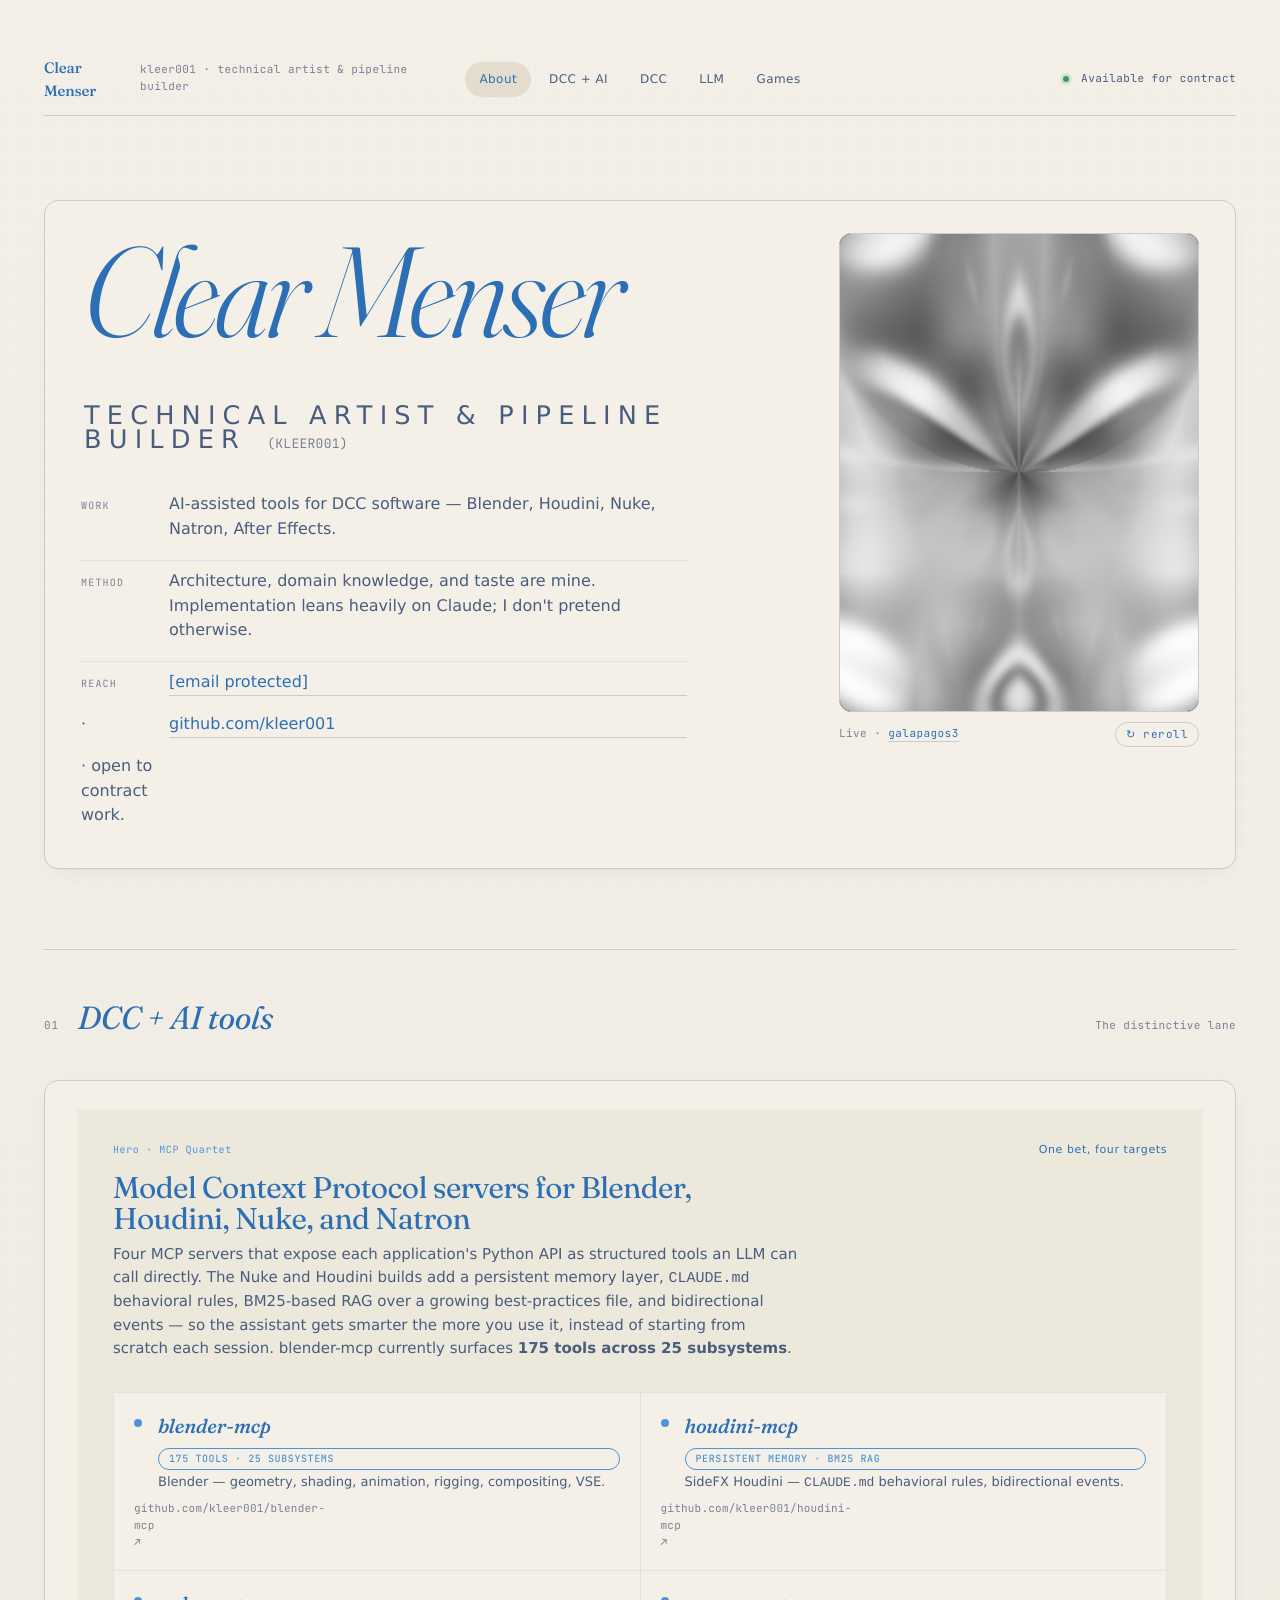
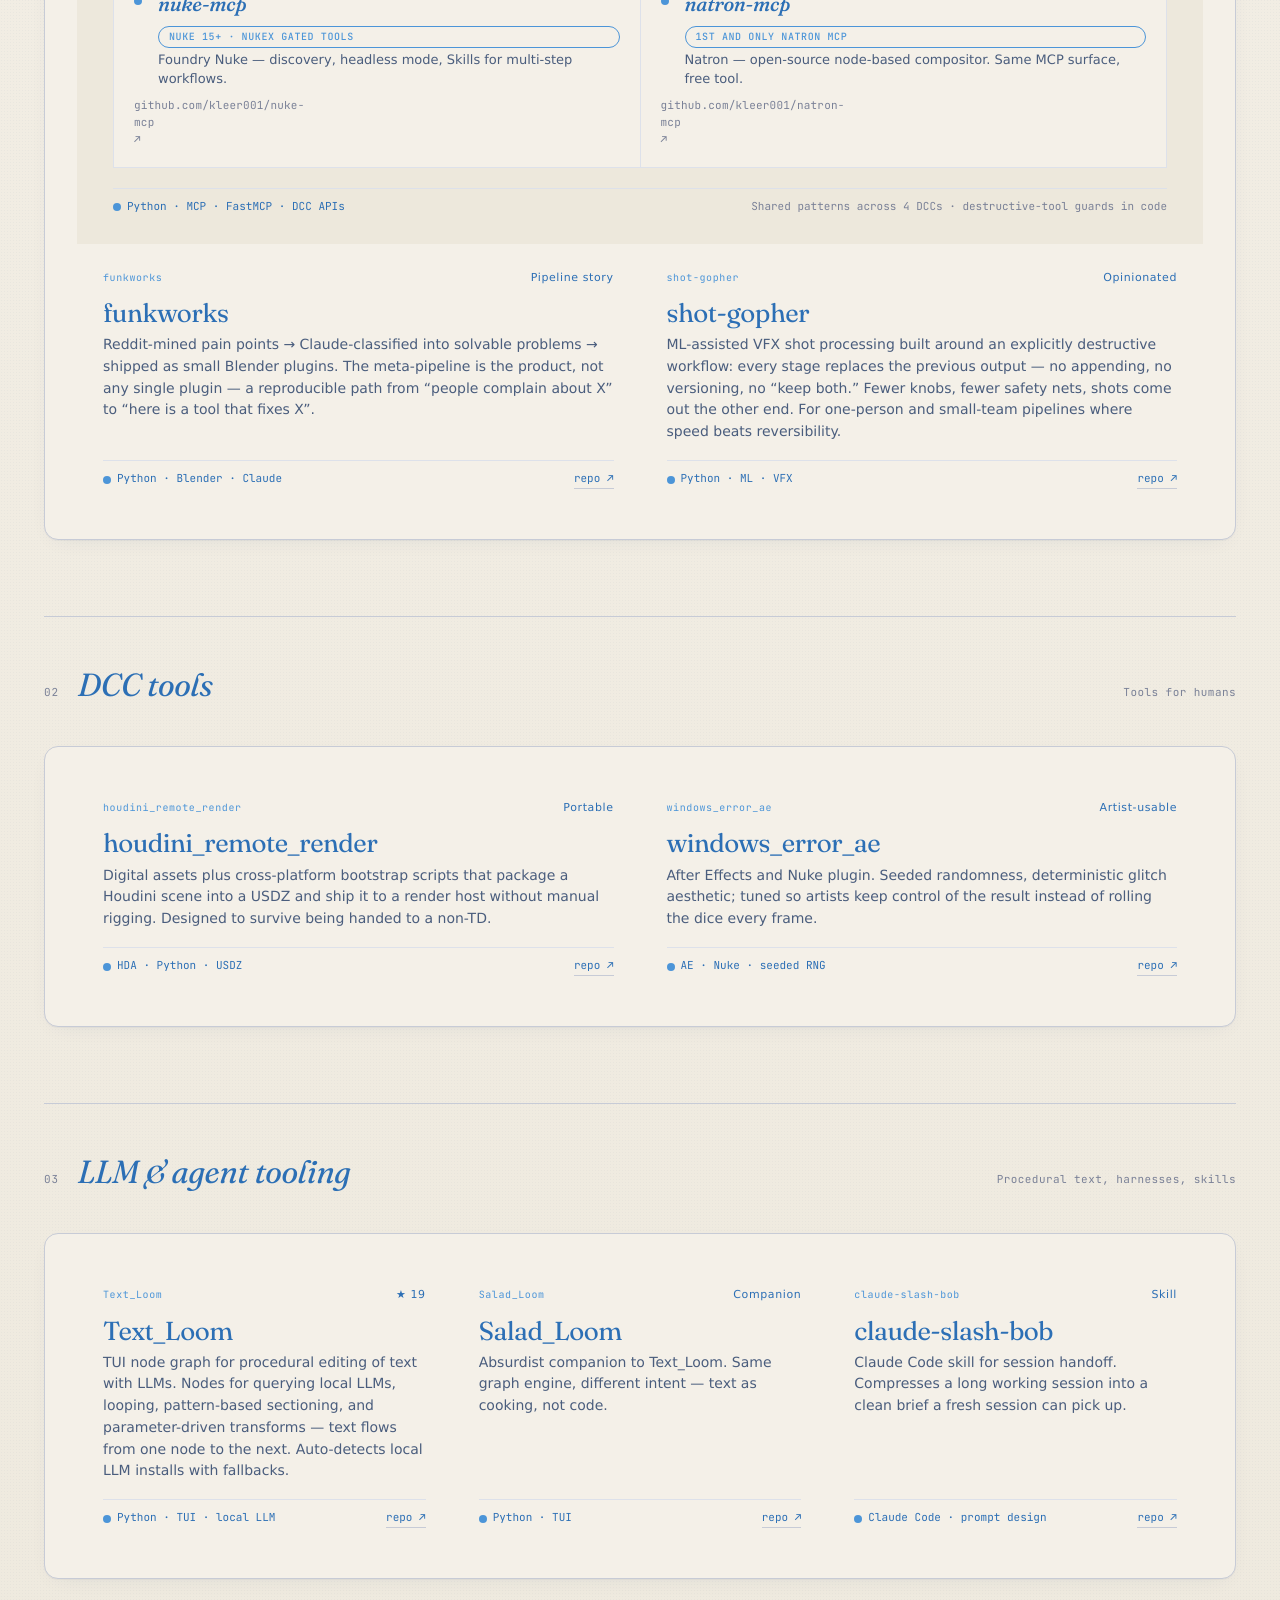
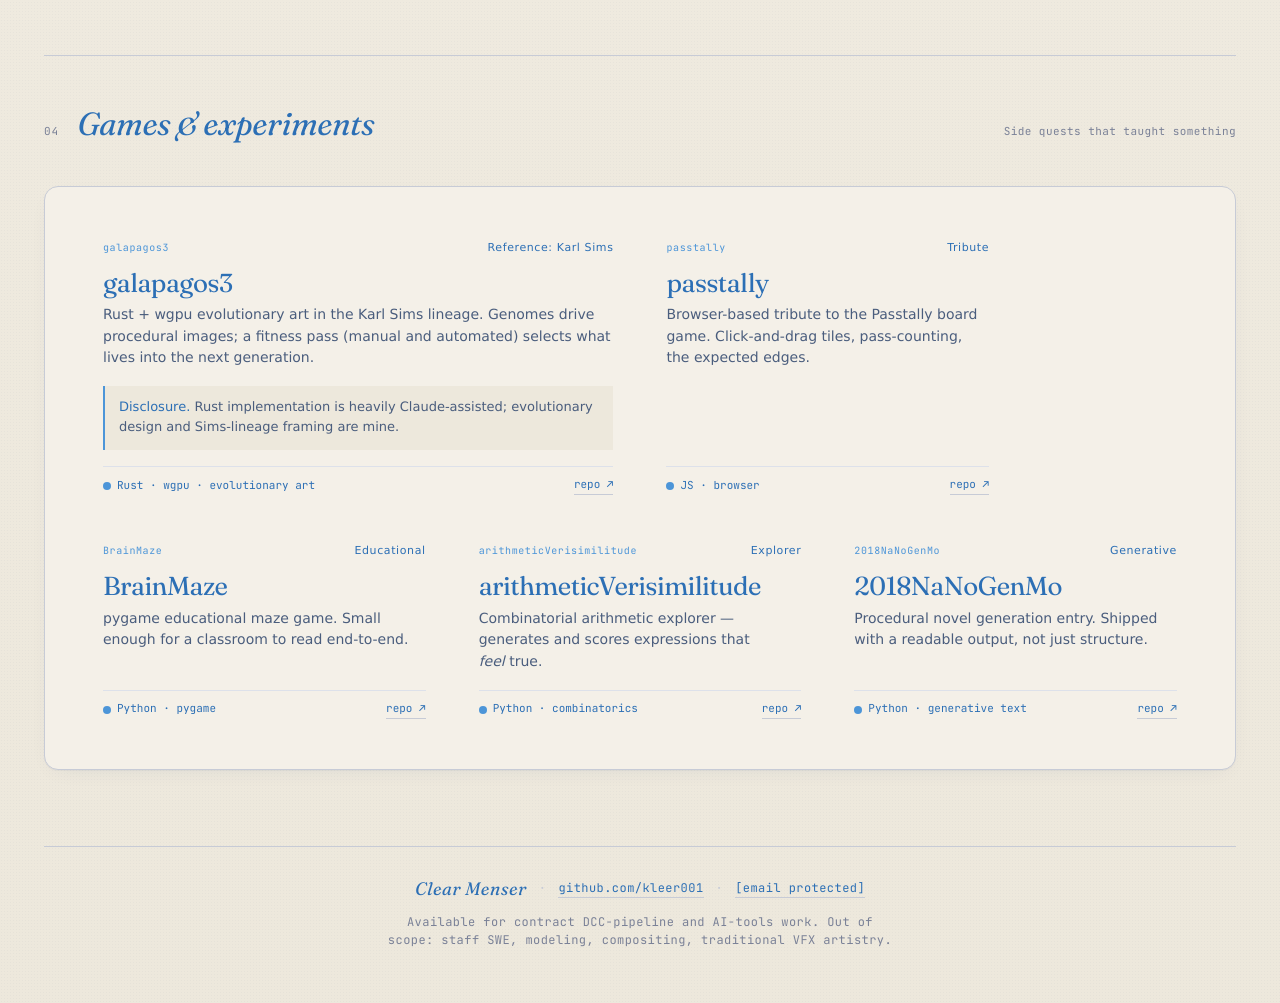
==== commit e417957c: "chore: remove desloppify — it's a fork, not original work" ====
--- a/portfolio v2.html
+++ b/portfolio v2.html
@@ -259,19 +259,6 @@
           <span class="r-stats"><a href="https://github.com/kleer001/claude-slash-bob" target="_blank" rel="noopener">repo ↗</a></span>
         </div>
       </article>
-
-      <article class="repo">
-        <div class="r-top">
-          <span class="r-id">desloppify</span>
-          <span class="r-pin">Harness</span>
-        </div>
-        <h3 class="r-name">desloppify</h3>
-        <p class="r-desc">Agent harness for code cleanup. Keeps the model focused on style and structure passes instead of rewriting intent.</p>
-        <div class="r-foot">
-          <span class="r-lang">Agent · code quality</span>
-          <span class="r-stats"><a href="https://github.com/kleer001/desloppify" target="_blank" rel="noopener">repo ↗</a></span>
-        </div>
-      </article>
     </div>
   </section>
 
